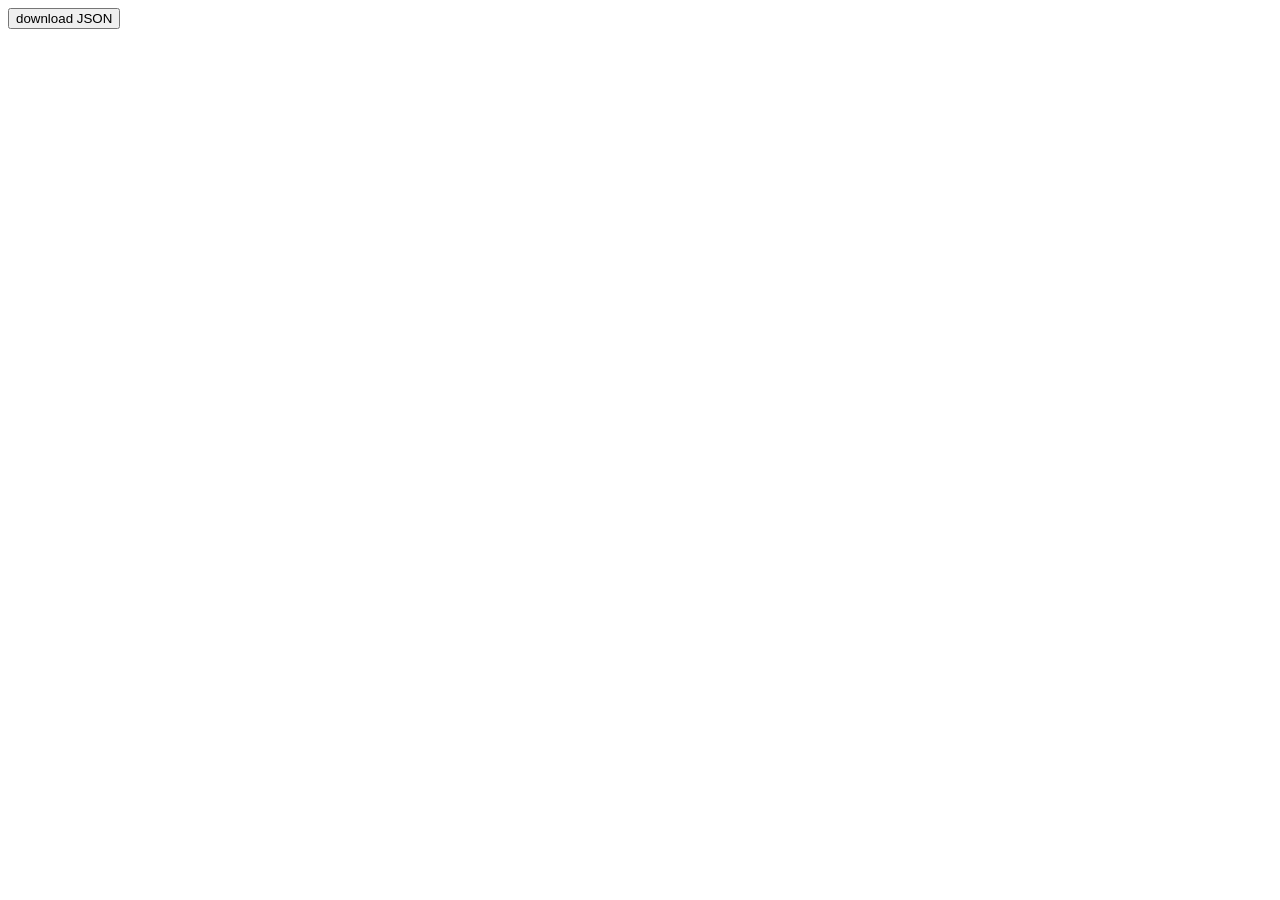
==== testing_expedition/index.html @ 81bda990 "edited api code to explore and query datasets on forams and expeditions." ====
<!DOCTYPE html>
<html lang="en">
<head>
  <meta charset="UTF-8">
  <meta name="viewport" content="width=device-width, initial-scale=1.0">
  <title>Major Studio 1 - Lab 2 - fetch search</title>
</head>
<body>
  <input type="button" id="dwn-btn" value="download JSON"/>
  <script src="fetch_search_dataset.js"></script>
  <script src="download.js"></script>
</body>
</html>
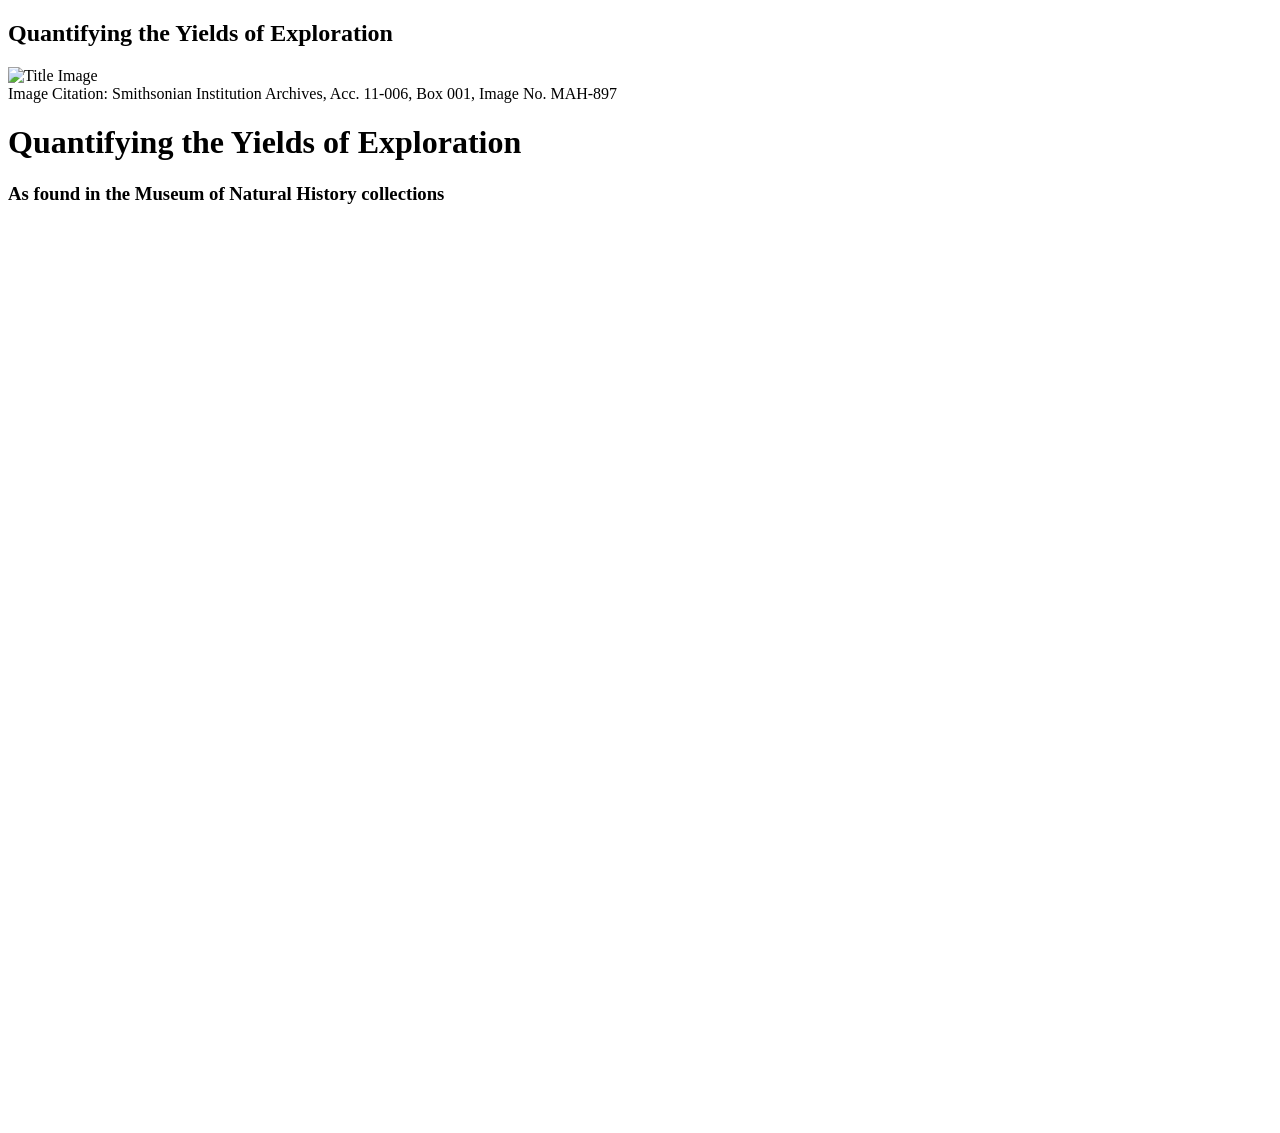
==== commit cae79039: "uploading quant prototype" ====
--- a/testing_expedition/index.html
+++ b/testing_expedition/index.html
@@ -1,13 +1,67 @@
 <!DOCTYPE html>
-<html lang="en">
-<head>
-  <meta charset="UTF-8">
-  <meta name="viewport" content="width=device-width, initial-scale=1.0">
-  <title>Major Studio 1 - Lab 2 - fetch search</title>
-</head>
-<body>
-  <input type="button" id="dwn-btn" value="download JSON"/>
-  <script src="fetch_search_dataset.js"></script>
-  <script src="download.js"></script>
-</body>
-</html>+  <html lang="en">
+  <head>
+    <meta charset="UTF-8">
+    <meta name="viewport" content="width=device-width, initial-scale=1.0">
+    <link rel="stylesheet" href="styles.css"> 
+    <link href="https://fonts.googleapis.com/css2?family=Raleway:wght@200&display=swap" rel="stylesheet">
+    <link rel="preconnect" href="https://fonts.googleapis.com">
+<link rel="preconnect" href="https://fonts.gstatic.com" crossorigin>
+<link href="https://fonts.googleapis.com/css2?family=Inter:ital,opsz,wght@0,14..32,100..900;1,14..32,100..900&display=swap" rel="stylesheet">
+    <title>Chart</title>
+    <script src="https://d3js.org/d3.v7.min.js"></script>
+  </head>
+  <body>     
+    <div id="image-container" class="image-container">
+      <h2 class="image-heading">Quantifying the Yields of Exploration</h2>
+      <img id="page-image" class="page-image" src="https://ids.si.edu/ids/iiif/SIA-MAH-897-000002/full/full/0/default.jpg" alt="Title Image" />
+      <div id="citation" class="citation">
+        Image Citation: Smithsonian Institution Archives, Acc. 11-006, Box 001, Image No. MAH-897 
+      </div>
+
+    </div>
+      <!-- <img id="page-image" class="page-image" src="https://ids.si.edu/ids/iiif/SIA-MAH-897-000002/full/full/0/default.jpg" alt="Title Image" /> -->
+  </div>
+  
+    <h1 class="raleway-title" id="title">Quantifying the Yields of Exploration</h1>
+    <h3 class="inter-subtitle" >As found in the Museum of Natural History collections</h3>
+             <!-- <img id="page-image" class="page-image" src="./SIA_Boat.jpg" alt="Black and white imgage of sailors on a Boat from Smithsonian Archive" /> -->
+    
+     <!-- <input type="button" id="dwn-btn" value="download JSON"/>  -->
+    <div id="title-container">
+      <!-- <img id="page-image" src="https://ids.si.edu/ids/iiif/SIA-MAH-897-000002/full/full/0/default.jpg" alt="Title Image" style= "max-width: 100%; height: auto;"/> -->
+  </div>
+</div>
+  <!-- <img id="page-image" src="  https://ids.si.edu/ids/manifest/SIA-SIA2012-3641" alt="Title Image" style= "max-width: 100%; height: auto;"/> -->
+    <!-- <input type="button" id="dwn-btn" value="download JSON"/> -->
+    <div id="visualization" style="display: flex; height: 100vh; position: relative;">
+      <div id="timeline-container" style="flex: 0 0 10%; height: 90%;">
+        <svg id="timeline" style="height: 100%;"></svg>
+      </div>
+      <div id="chart-container" style="flex: 1; height: 90%; position: relative;"> <!-- Reduced from 92% -->
+        <svg id="chart" style="height: 90%;"></svg> <!-- Reduced from 90% to make room for the legend -->
+        <svg id="legend" ></svg> <!-- Adjusted height to 15% -->
+      </div>
+      <div id="card-container" style="flex: 0 0 30%; height: 100%; position: relative;">
+        <div id="image-card" style="display:none;">
+            <button id="closeImageCard">X</button>
+            <h3 id="expedition-title"></h3>
+            <p id="expedition-description"></p>
+            <div id="image-content" class="image-grid"></div>
+            <div id="modal" style="display: none; position: fixed; top: 0; left: 0; width: 100%; height: 100%; background: rgba(0, 0, 0, 0.8); justify-content: center; align-items: center; z-index: 2000;">
+                <img id="modal-image" style="max-width: 90%; max-height: 90%;"/>
+            </div>
+        </div>
+      </div>
+    </div>
+    
+
+  <div id="tooltip" style="position: absolute; visibility: hidden; background: rgba(0, 0, 0, 0.7); color: white; padding: 5px; border-radius: 3px;"></div>
+</div>
+
+    
+    
+    <script src="viz_Stacked.js"></script>
+    <!-- <script src="download.js"></script>  -->
+  </body>
+  </html>
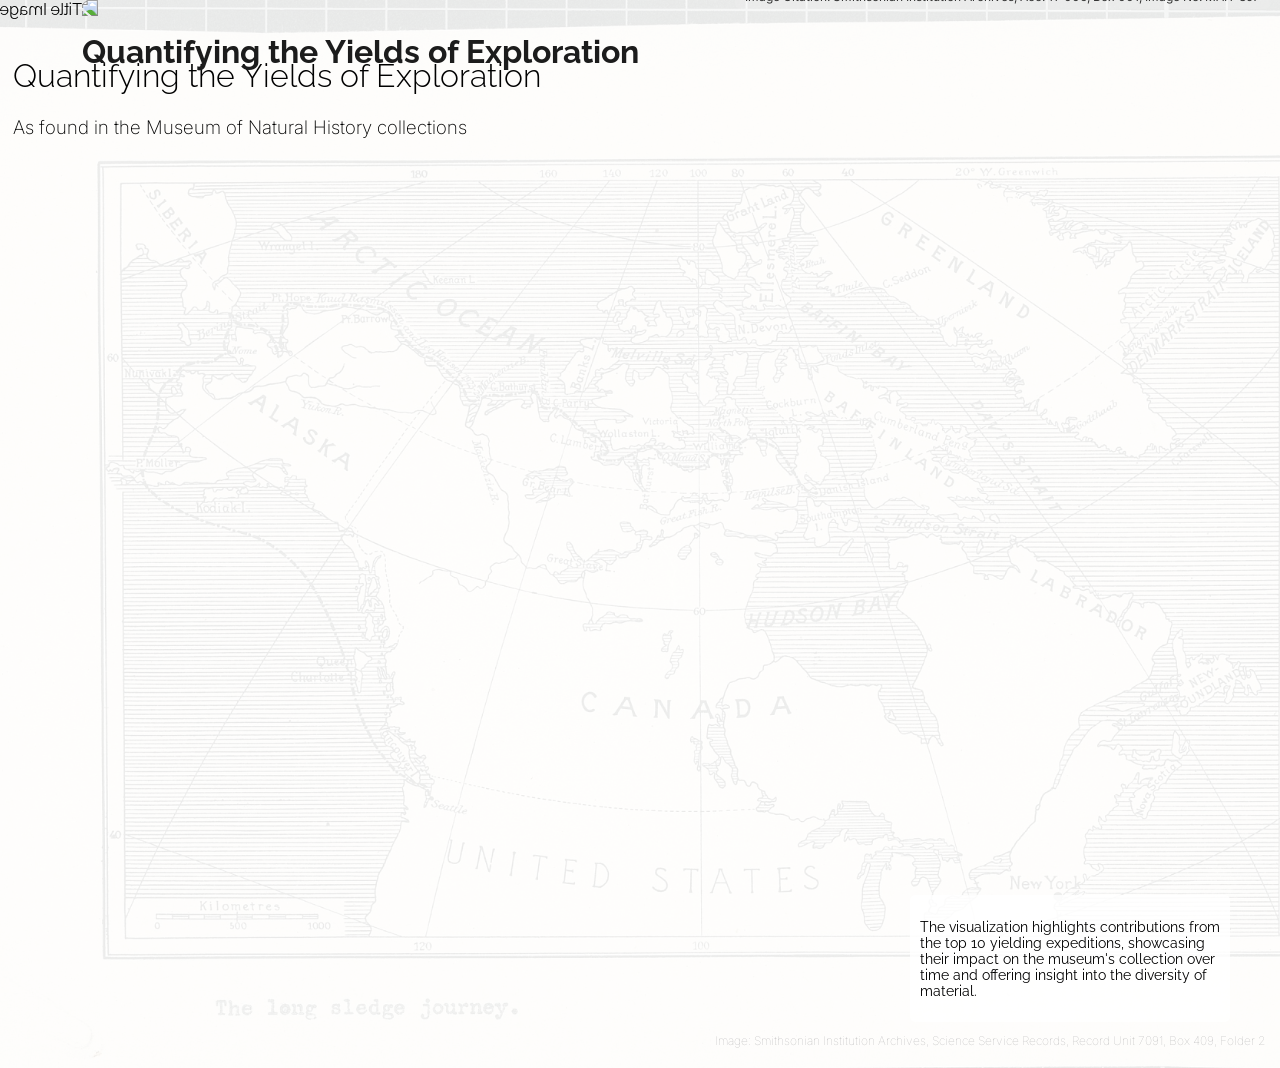
==== commit 7a02721e: "updating html" ====
--- a/testing_expedition/index.html
+++ b/testing_expedition/index.html
@@ -1,67 +1,126 @@
 <!DOCTYPE html>
-  <html lang="en">
+<html lang="en">
   <head>
-    <meta charset="UTF-8">
-    <meta name="viewport" content="width=device-width, initial-scale=1.0">
-    <link rel="stylesheet" href="styles.css"> 
-    <link href="https://fonts.googleapis.com/css2?family=Raleway:wght@200&display=swap" rel="stylesheet">
-    <link rel="preconnect" href="https://fonts.googleapis.com">
-<link rel="preconnect" href="https://fonts.gstatic.com" crossorigin>
-<link href="https://fonts.googleapis.com/css2?family=Inter:ital,opsz,wght@0,14..32,100..900;1,14..32,100..900&display=swap" rel="stylesheet">
+    <meta charset="UTF-8" />
+    <meta name="viewport" content="width=device-width, initial-scale=1.0" />
+    <link rel="stylesheet" href="styles.css" />
+    <link
+      href="https://fonts.googleapis.com/css2?family=Raleway:wght@200&display=swap"
+      rel="stylesheet"
+    />
+    <link rel="preconnect" href="https://fonts.googleapis.com" />
+    <link rel="preconnect" href="https://fonts.gstatic.com" crossorigin />
+    <link
+      href="https://fonts.googleapis.com/css2?family=Inter:ital,opsz,wght@0,14..32,100..900;1,14..32,100..900&display=swap"
+      rel="stylesheet"
+    />
     <title>Chart</title>
     <script src="https://d3js.org/d3.v7.min.js"></script>
   </head>
-  <body>     
+  <body>
     <div id="image-container" class="image-container">
       <h2 class="image-heading">Quantifying the Yields of Exploration</h2>
-      <img id="page-image" class="page-image" src="https://ids.si.edu/ids/iiif/SIA-MAH-897-000002/full/full/0/default.jpg" alt="Title Image" />
+      <img
+        id="page-image"
+        class="page-image"
+        src="https://ids.si.edu/ids/iiif/SIA-MAH-897-000002/full/full/0/default.jpg"
+        alt="Title Image"
+      />
       <div id="citation" class="citation">
-        Image Citation: Smithsonian Institution Archives, Acc. 11-006, Box 001, Image No. MAH-897 
+        Image Citation: Smithsonian Institution Archives, Acc. 11-006, Box 001,
+        Image No. MAH-897
       </div>
+    </div>
 
-    </div>
-      <!-- <img id="page-image" class="page-image" src="https://ids.si.edu/ids/iiif/SIA-MAH-897-000002/full/full/0/default.jpg" alt="Title Image" /> -->
-  </div>
-  
-    <h1 class="raleway-title" id="title">Quantifying the Yields of Exploration</h1>
-    <h3 class="inter-subtitle" >As found in the Museum of Natural History collections</h3>
-             <!-- <img id="page-image" class="page-image" src="./SIA_Boat.jpg" alt="Black and white imgage of sailors on a Boat from Smithsonian Archive" /> -->
-    
-     <!-- <input type="button" id="dwn-btn" value="download JSON"/>  -->
-    <div id="title-container">
-      <!-- <img id="page-image" src="https://ids.si.edu/ids/iiif/SIA-MAH-897-000002/full/full/0/default.jpg" alt="Title Image" style= "max-width: 100%; height: auto;"/> -->
-  </div>
-</div>
-  <!-- <img id="page-image" src="  https://ids.si.edu/ids/manifest/SIA-SIA2012-3641" alt="Title Image" style= "max-width: 100%; height: auto;"/> -->
-    <!-- <input type="button" id="dwn-btn" value="download JSON"/> -->
-    <div id="visualization" style="display: flex; height: 100vh; position: relative;">
-      <div id="timeline-container" style="flex: 0 0 10%; height: 90%;">
-        <svg id="timeline" style="height: 100%;"></svg>
+    <h1 class="raleway-title" id="title">
+      Quantifying the Yields of Exploration
+    </h1>
+    <h3 class="inter-subtitle">
+      As found in the Museum of Natural History collections
+    </h3>
+
+    <div
+      id="visualization"
+      style="display: flex; height: 100vh; position: relative"
+    >
+      <div id="timeline-container" style="flex: 0 0 10%; height: 90%">
+        <svg id="timeline" style="height: 100%"></svg>
       </div>
-      <div id="chart-container" style="flex: 1; height: 90%; position: relative;"> <!-- Reduced from 92% -->
-        <svg id="chart" style="height: 90%;"></svg> <!-- Reduced from 90% to make room for the legend -->
-        <svg id="legend" ></svg> <!-- Adjusted height to 15% -->
+      <div
+        id="chart-container"
+        style="flex: 1; height: 90%; position: relative"
+      >
+        <svg id="chart" style="height: 90%"></svg>
+        <svg id="legend"></svg>
       </div>
-      <div id="card-container" style="flex: 0 0 30%; height: 100%; position: relative;">
-        <div id="image-card" style="display:none;">
-            <button id="closeImageCard">X</button>
-            <h3 id="expedition-title"></h3>
-            <p id="expedition-description"></p>
-            <div id="image-content" class="image-grid"></div>
-            <div id="modal" style="display: none; position: fixed; top: 0; left: 0; width: 100%; height: 100%; background: rgba(0, 0, 0, 0.8); justify-content: center; align-items: center; z-index: 2000;">
-                <img id="modal-image" style="max-width: 90%; max-height: 90%;"/>
-            </div>
+      <div
+        id="card-container"
+        style="flex: 0 0 30%; height: 100%; position: relative"
+      >
+        <div id="image-card" style="display: none">
+          <button id="closeImageCard">X</button>
+          <h3 id="expedition-title"></h3>
+          <p id="expedition-description"></p>
+          <div id="image-content" class="image-grid"></div>
+          <div
+            id="modal"
+            style="
+              display: none;
+              position: fixed;
+              top: 0;
+              left: 0;
+              width: 100%;
+              height: 100%;
+              background: rgba(0, 0, 0, 0.8);
+              justify-content: center;
+              align-items: center;
+              z-index: 2000;
+            "
+          >
+            <img id="modal-image" style="max-width: 90%; max-height: 90%" />
+          </div>
         </div>
       </div>
     </div>
-    
+    <!-- Project Description Container positioned within the visualization area -->
+    <div
+      id="description"
+      style="
+        position: absolute;
+        top: 895px;
+        right: 50px;
+        max-width: 300px;
+        background-color: rgba(255, 255, 255, 0.8);
+        padding: 10px;
+        border-radius: 5px;
+        font-size: 0.85em;
+        text-align: left;
+        z-index: 2000;
+      "
+    >
+      <p>
+        The visualization highlights contributions from the top 10 yielding
+        expeditions, showcasing their impact on the museum's collection over
+        time and offering insight into the diversity of material.
+      </p>
+    </div>
+     <!-- Background Image Citation for the Visualization Container -->
+     <div id="visualization-citation" style="position: absolute; bottom: 5px; right: 10px; background-color: rgba(255, 255, 255, 0.049); padding: 5px; font-size: 12px; font-family: 'Inter', sans-serif; border-radius: 3px; z-index: 3000;">
+      Image: Smithsonian Institution Archives, Science Service Records, Record Unit 7091, Box 409, Folder 2
+    </div>
+  </div>
+    <div
+      id="tooltip"
+      style="
+        position: absolute;
+        visibility: hidden;
+        background: rgba(0, 0, 0, 0.7);
+        color: white;
+        padding: 5px;
+        border-radius: 3px;
+      "
+    ></div>
 
-  <div id="tooltip" style="position: absolute; visibility: hidden; background: rgba(0, 0, 0, 0.7); color: white; padding: 5px; border-radius: 3px;"></div>
-</div>
-
-    
-    
     <script src="viz_Stacked.js"></script>
-    <!-- <script src="download.js"></script>  -->
   </body>
-  </html>+</html>
--- a/testing_expedition/styles.css
+++ b/testing_expedition/styles.css
@@ -0,0 +1,278 @@
+.raleway-title {
+  font-family: "Raleway", sans-serif;
+  /* font-size: 20px; */
+  font-optical-sizing: auto;
+  font-weight: 300;
+  padding: 0;
+  margin-left: 1%;
+  margin-top: 3%;
+  /* font-style: normal; */
+}
+
+.inter-subtitle {
+  font-family: "Inter", sans-serif;
+  font-weight: 200;
+  font-style: normal;
+  padding: 0%;
+  padding-left: 1%;
+}
+
+#tooltip {
+  position: absolute;
+  background: white;
+  padding: 2px;
+  border-color: grey;
+  border-radius: 5px;
+  opacity: 10;
+}
+#timeline-bar {
+  position: fixed;
+  left: 0; /* Adjust this value to move left */
+  top: 0; /* Position it at the top */
+  width: 10%; /* Width of the grey bar */
+  height: 100%; /* Full height */
+  z-index: 100; /* Ensure it is on top of other elements */
+}
+
+#timeline-container {
+  flex: 0 0 10%; /* Adjust width to match the desired timeline width */
+  height: 100%;
+  transform: scale(0.9); /* Match the chart scaling */
+  transform-origin: top left;
+  background-color: transparent;
+}
+/* body {
+  margin: 0;
+  font-family: "Raleway", sans-serif;
+  text-align: left;
+  background-color: "#D5D5D5";
+  /* background-color:rgb(249, 249, 249); */
+/* background-color: rgb(194, 195, 198); */
+/* } */
+body {
+  position: relative;
+  margin: 0;
+  font-family: "Raleway", sans-serif;
+  text-align: left;
+}
+
+body::before {
+  content: "";
+  position: fixed; /* Ensure the background covers the full page */
+  top: 100;
+  left: -5%;
+  width: 120%;
+  height: 120%;
+  background-image: url("./SIA_Map.jpg"); /* Your image URL */
+  background-size: cover;
+  background-position: center;
+  background-repeat: no-repeat;
+  opacity: 0.09; /* Adjust this value (0.0 to 1.0) for desired transparency */
+  z-index: -1; /* Ensure the image stays behind other content */
+  pointer-events: none; /* Prevent the background from interfering with mouse events */
+}
+
+#visualization {
+  display: flex;
+  height: 90vh;
+  position: relative;
+  overflow: hidden;
+}
+
+#chart {
+  margin-left: 5%; /* Ensure space for the timeline */
+  height: 75%; /* Full height of the viewport */
+  width: 100%; /* Adjust width to accommodate the timeline */
+  overflow: visible; /* Allow scrolling if needed */
+}
+
+.label {
+  font-size: 12px;
+  text-anchor: end;
+  /* fill: black; */
+  transition: opacity 0.3s;
+}
+
+#chart,
+#timeline {
+  display: block;
+  margin: 0 auto; /* Centering */
+}
+
+#closeImageCard {
+  background: none;
+}
+#closeImageCard {
+  position: absolute;
+  right: 10px;
+  top: 10px;
+  width: 32px;
+  height: 32px;
+  opacity: 0.3;
+}
+
+#closImageCarde:hover {
+  opacity: 1;
+}
+#closImageCarde:before,
+#closImageCarde:after {
+  position: absolute;
+  left: 15px;
+  content: " ";
+  height: 33px;
+  width: 2px;
+  /* background-color: #333; */
+}
+#close:before {
+  transform: rotate(45deg);
+}
+#close:after {
+  transform: rotate(-45deg);
+}
+
+#image-content {
+  display: grid;
+  gap: 10px; /* Adjusts the spacing between images */
+  grid-template-columns: repeat(
+    auto-fill,
+    minmax(150px, 1fr)
+  ); /* Responsive grid layout */
+  align-items: center;
+}
+
+#image-content img {
+  width: 100%;
+  height: auto;
+  object-fit: cover;
+  border-radius: 5px;
+  aspect-ratio: 1 / 1;
+}
+
+#card-container {
+  position: absolute; /* Change from fixed to absolute */
+  top: 0px; /* Adjust this value to move the card down slightly */
+  right: 10px; /* Keep it aligned to the right */
+  max-height: 90vh; /* Ensure it doesn't exceed the viewport */
+  z-index: 10000; /* Ensure it stays above other elements */
+  padding: 5px;
+}
+
+#image-card {
+  background: #fefefe;
+  border: 1px solid rgb(214, 212, 212);
+  padding: 15px; /* Adjust padding as needed */
+  padding-top: 10px; /* Adjust to ensure the close button is within the card */
+  overflow-y: auto;
+  max-height: 85vh; /* Adjust max-height to prevent it from being cut off */
+}
+
+.image-grid {
+  display: grid;
+  grid-template-columns: repeat(
+    auto-fill,
+    minmax(150px, 1fr)
+  ); /* Responsive grid */
+  gap: 10px;
+  margin-top: 10px;
+}
+
+/* Style for individual images in grid */
+.image-grid img {
+  cursor: pointer;
+  width: 100%;
+  height: auto;
+  object-fit: cover; /* Ensures proper fitting within grid cells */
+  border-radius: 5px;
+  transition: transform 0.2s ease;
+}
+
+/* Hover effect for images */
+.image-grid img:hover {
+  transform: scale(1.05); /* Slight zoom on hover */
+}
+
+.chart-label {
+  font-family: "Inter", sans-serif !important;
+  font-optical-sizing: auto;
+  font-weight: 300;
+  opacity: 0.8;
+  /* font-style: normal; */
+}
+#chart-container {
+  flex: 1;
+  height: 100%; /* Allocate more space to accommodate the legend */
+  position: relative; /* Ensure legend is positioned correctly */
+  transform: scale(0.9); /* Scale down to 80% */
+  transform-origin: top left;
+  padding-bottom: 5%;
+  background-color: transparent; /* Ensure scaling occurs from the top left corner */
+}
+#legend {
+  position: absolute;
+  bottom: 10px; /* Adjust the distance from the bottom as needed */
+  left: 50%; /* Start at the center of the container */
+  transform: translateX(
+    -50%
+  ); /* Move the element left by half its width to center it */
+  width: max-content; /* Allow width to fit the content */
+  height: auto;
+  z-index: 3000;
+  background-color: transparent;
+  padding: 5px 10px;
+  text-align: center;
+  white-space: nowrap;
+}
+
+/* #page-image {
+  max-width: 100%;
+  max-height: 50%;
+  width: auto;
+  height: auto;
+} */
+#page-image {
+  width: 100vw; /* Full width of the viewport */
+  height: 100vh; /* Full height of the viewport */
+  object-fit: cover; /* Crop the image to cover the viewport */
+  object-position: center; /* Center the image */
+  transform: scaleX(-1);
+  /* Flip the image horizontally */
+}
+
+.image-heading {
+  position: absolute;
+  top: 7%;
+  left: 6%;
+  color: rgb(28, 28, 28);
+  /* background-color: rgba(255, 255, 255, 0.251); */
+  /* Optional background for readability */
+  border-radius: 10px;
+  padding: 5px;
+  font-size: 2em;
+  font-weight: bold;
+  z-index: 1;
+}
+#image-container {
+  position: relative; /* Ensure relative positioning */
+}
+
+#citation {
+  position: absolute;
+  bottom: 10px; /* Specify the bottom distance with a unit */
+  right: 10px; /* Distance from the right */
+  background-color: rgba(255, 255, 255, 0.09); /* Semi-transparent background */
+  padding: 5px 10px;
+  font-size: 12px;
+  font-family: "Inter", sans-serif;
+  color: #333; /* Adjust the text color for contrast */
+  border-radius: 5px;
+  z-index: 10; /* Ensure it's above other elements */
+}
+.bar:hover {
+  cursor: grab;
+}
+
+#visualization-citation {
+  color: rgb(176, 176, 176);
+  font-family: inter;
+  font-weight: 100;
+}
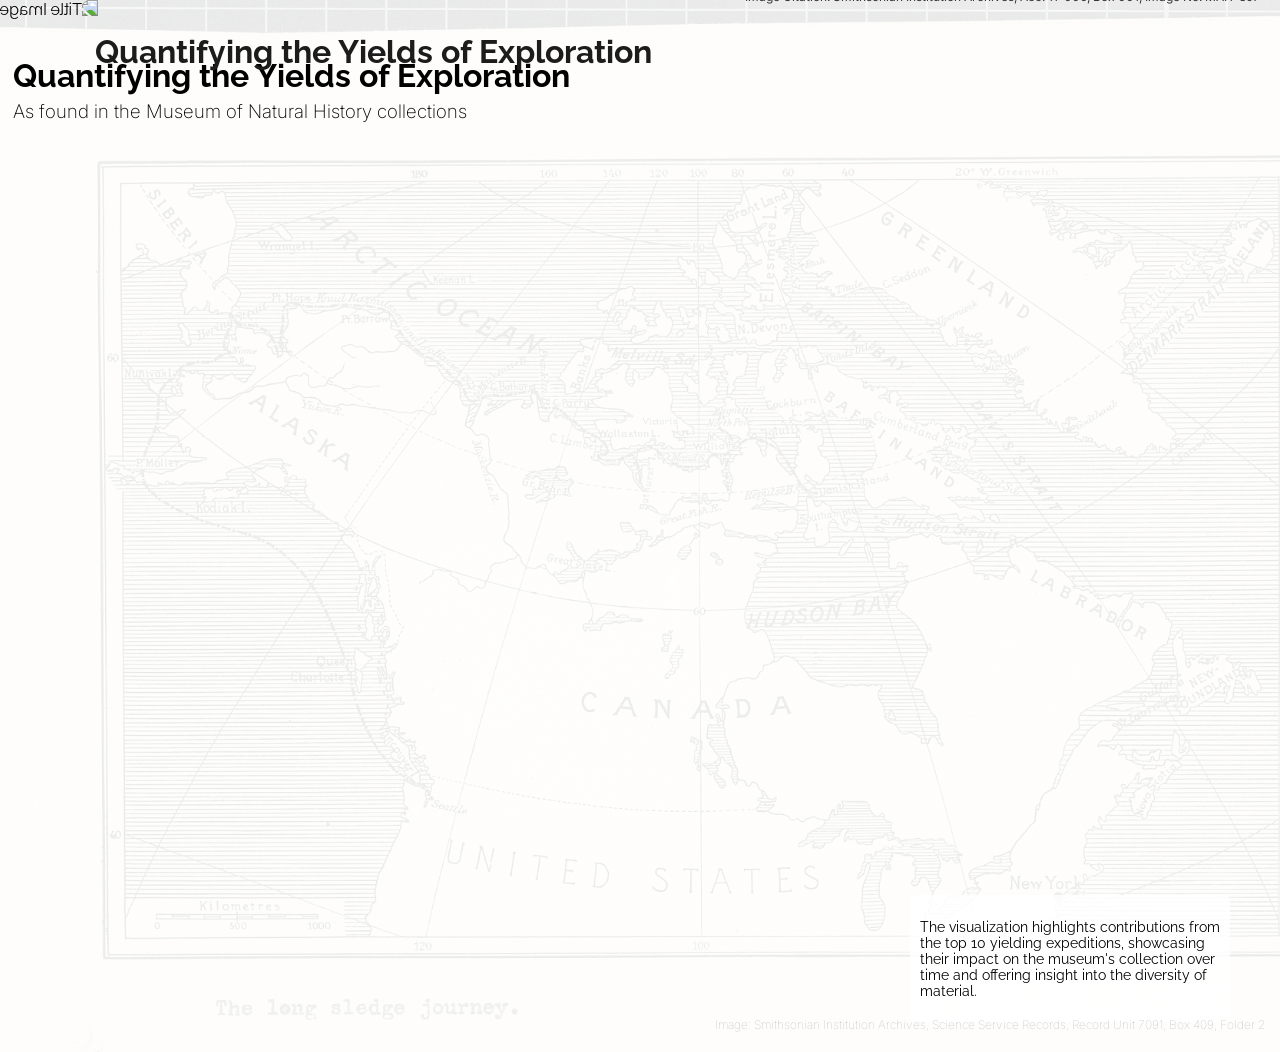
==== commit 72755643: "text formatting" ====
--- a/testing_expedition/index.html
+++ b/testing_expedition/index.html
@@ -4,6 +4,9 @@
     <meta charset="UTF-8" />
     <meta name="viewport" content="width=device-width, initial-scale=1.0" />
     <link rel="stylesheet" href="styles.css" />
+    <link rel="preconnect" href="https://fonts.googleapis.com">
+<link rel="preconnect" href="https://fonts.gstatic.com" crossorigin>
+<link href="https://fonts.googleapis.com/css2?family=Crimson+Text:ital,wght@0,400;0,600;0,700;1,400;1,600;1,700&display=swap" rel="stylesheet">
     <link
       href="https://fonts.googleapis.com/css2?family=Raleway:wght@200&display=swap"
       rel="stylesheet"
@@ -32,7 +35,7 @@
       </div>
     </div>
 
-    <h1 class="raleway-title" id="title">
+    <h1 class="raleway-title" >
       Quantifying the Yields of Exploration
     </h1>
     <h3 class="inter-subtitle">
--- a/testing_expedition/styles.css
+++ b/testing_expedition/styles.css
@@ -1,11 +1,13 @@
 .raleway-title {
   font-family: "Raleway", sans-serif;
+  /* font-family: "Crimson-text"; */
   /* font-size: 20px; */
   font-optical-sizing: auto;
-  font-weight: 300;
+  /* font-weight: 300; */
   padding: 0;
   margin-left: 1%;
   margin-top: 3%;
+  margin-bottom: 0;
   /* font-style: normal; */
 }
 
@@ -13,8 +15,9 @@
   font-family: "Inter", sans-serif;
   font-weight: 200;
   font-style: normal;
-  padding: 0%;
+  padding-top: 0;
   padding-left: 1%;
+  margin-top: 6px;
 }
 
 #tooltip {
@@ -240,8 +243,8 @@
 
 .image-heading {
   position: absolute;
-  top: 7%;
-  left: 6%;
+  top: 8%;
+  left: 7%;
   color: rgb(28, 28, 28);
   /* background-color: rgba(255, 255, 255, 0.251); */
   /* Optional background for readability */
@@ -249,6 +252,7 @@
   padding: 5px;
   font-size: 2em;
   font-weight: bold;
+  /* font-family: "Crimson-text"; */
   z-index: 1;
 }
 #image-container {
@@ -276,3 +280,38 @@
   font-family: inter;
   font-weight: 100;
 }
+.crimson-text-regular {
+  font-family: "Crimson Text", serif;
+  font-weight: 400;
+  font-style: normal;
+}
+
+.crimson-text-semibold {
+  font-family: "Crimson Text", serif;
+  font-weight: 600;
+  font-style: normal;
+}
+
+.crimson-text-bold {
+  font-family: "Crimson Text", serif;
+  font-weight: 700;
+  font-style: normal;
+}
+
+.crimson-text-regular-italic {
+  font-family: "Crimson Text", serif;
+  font-weight: 400;
+  font-style: italic;
+}
+
+.crimson-text-semibold-italic {
+  font-family: "Crimson Text", serif;
+  font-weight: 600;
+  font-style: italic;
+}
+
+.crimson-text-bold-italic {
+  font-family: "Crimson Text", serif;
+  font-weight: 700;
+  font-style: italic;
+}
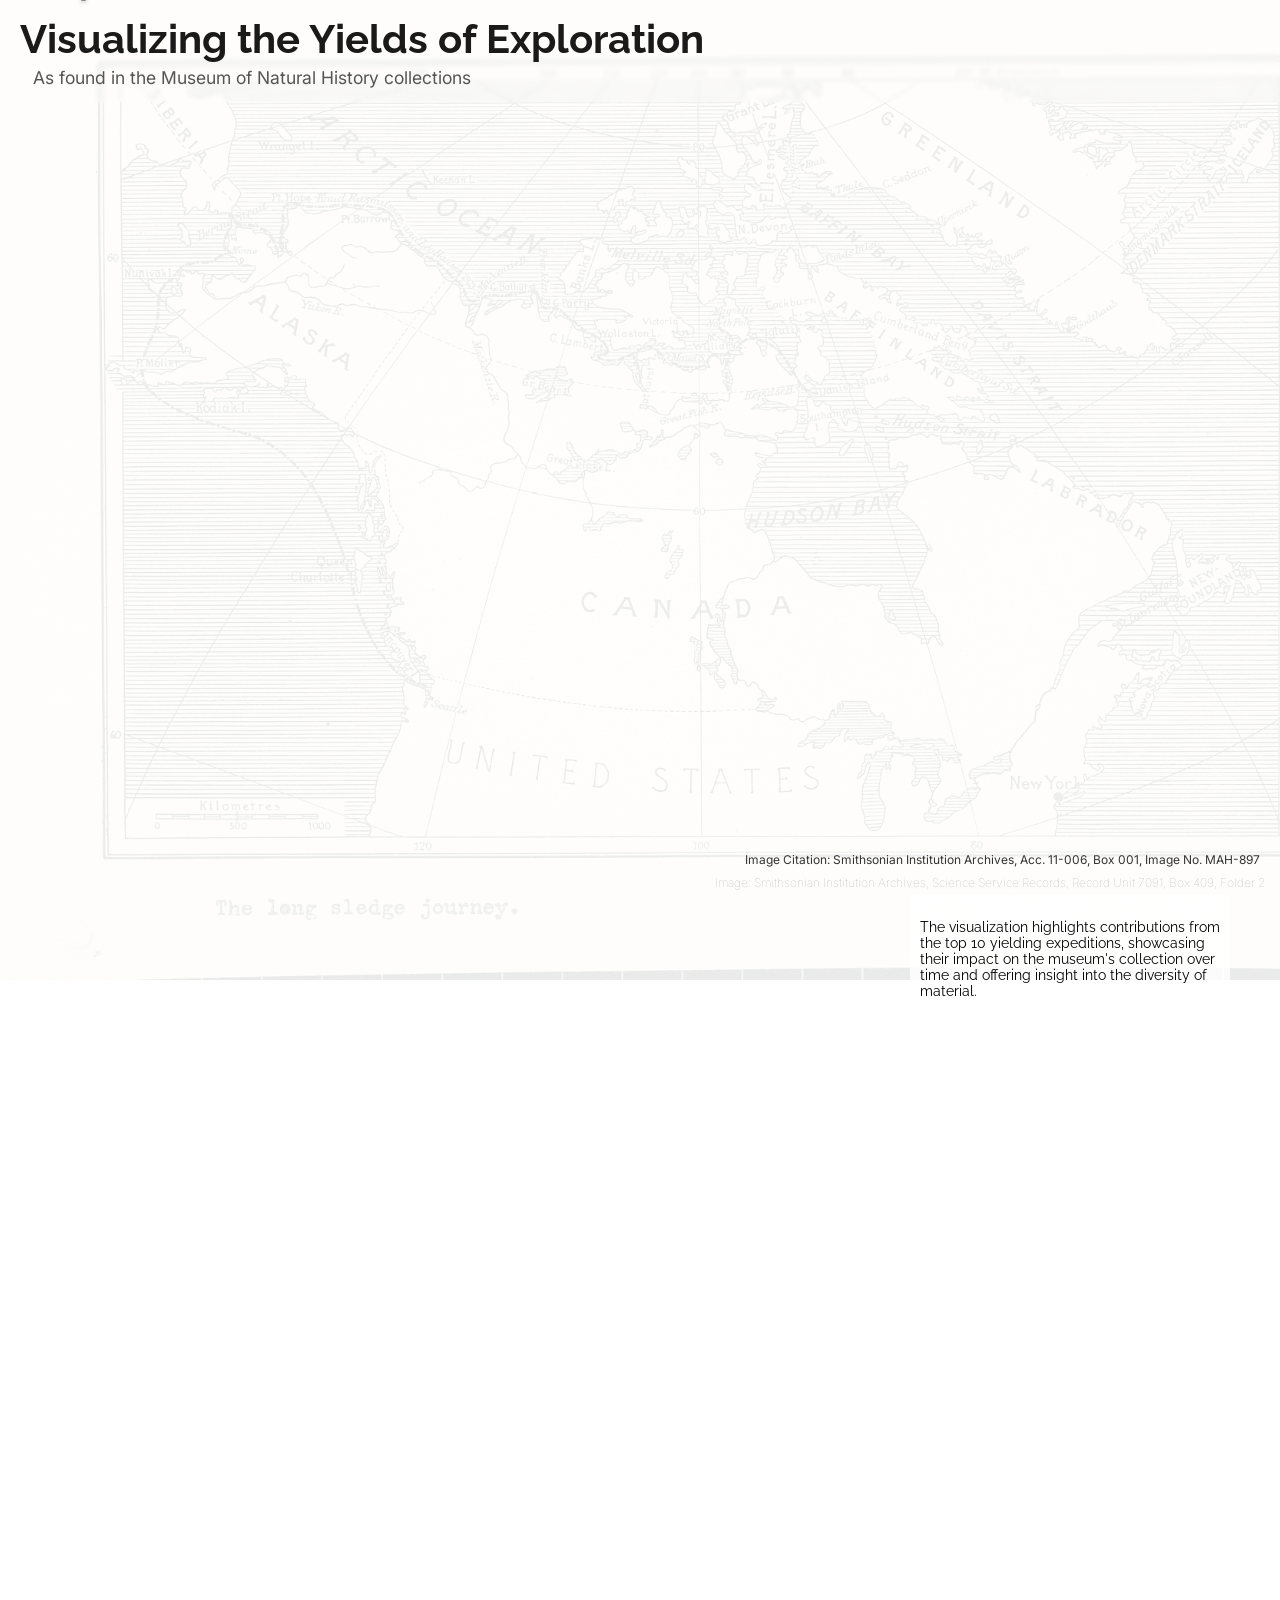
==== commit c412c615: "Add files via upload" ====
--- a/testing_expedition/index.html
+++ b/testing_expedition/index.html
@@ -17,12 +17,15 @@
       href="https://fonts.googleapis.com/css2?family=Inter:ital,opsz,wght@0,14..32,100..900;1,14..32,100..900&display=swap"
       rel="stylesheet"
     />
-    <title>Chart</title>
+    <title>Visualizing the Yields of Exploration</title>
     <script src="https://d3js.org/d3.v7.min.js"></script>
   </head>
   <body>
+    <div id="sticky-header" class="sticky-header">
+      <h1 class="raleway-title">Visualizing the Yields of Exploration</h1>
+      <h3 class="inter-subtitle">As found in the Museum of Natural History collections</h3>
+    </div>
     <div id="image-container" class="image-container">
-      <h2 class="image-heading">Quantifying the Yields of Exploration</h2>
       <img
         id="page-image"
         class="page-image"
@@ -35,12 +38,7 @@
       </div>
     </div>
 
-    <h1 class="raleway-title" >
-      Quantifying the Yields of Exploration
-    </h1>
-    <h3 class="inter-subtitle">
-      As found in the Museum of Natural History collections
-    </h3>
+   
 
     <div
       id="visualization"
@@ -107,10 +105,7 @@
         time and offering insight into the diversity of material.
       </p>
     </div>
-     <!-- Background Image Citation for the Visualization Container -->
-     <div id="visualization-citation" style="position: absolute; bottom: 5px; right: 10px; background-color: rgba(255, 255, 255, 0.049); padding: 5px; font-size: 12px; font-family: 'Inter', sans-serif; border-radius: 3px; z-index: 3000;">
-      Image: Smithsonian Institution Archives, Science Service Records, Record Unit 7091, Box 409, Folder 2
-    </div>
+    
   </div>
     <div
       id="tooltip"
@@ -123,7 +118,10 @@
         border-radius: 3px;
       "
     ></div>
-
+ <!-- Background Image Citation for the Visualization Container -->
+ <div id="visualization-citation" style="position: absolute; bottom: 5px; right: 10px; background-color: rgba(255, 255, 255, 0.049); padding: 5px; font-size: 12px; font-family: 'Inter', sans-serif; border-radius: 3px; z-index: 3000;">
+  Image: Smithsonian Institution Archives, Science Service Records, Record Unit 7091, Box 409, Folder 2
+</div>
     <script src="viz_Stacked.js"></script>
   </body>
-</html>
+</html>
--- a/testing_expedition/styles.css
+++ b/testing_expedition/styles.css
@@ -1,16 +1,3 @@
-.raleway-title {
-  font-family: "Raleway", sans-serif;
-  /* font-family: "Crimson-text"; */
-  /* font-size: 20px; */
-  font-optical-sizing: auto;
-  /* font-weight: 300; */
-  padding: 0;
-  margin-left: 1%;
-  margin-top: 3%;
-  margin-bottom: 0;
-  /* font-style: normal; */
-}
-
 .inter-subtitle {
   font-family: "Inter", sans-serif;
   font-weight: 200;
@@ -52,21 +39,22 @@
   /* background-color:rgb(249, 249, 249); */
 /* background-color: rgb(194, 195, 198); */
 /* } */
-body {
-  position: relative;
+
+body,
+html {
   margin: 0;
-  font-family: "Raleway", sans-serif;
-  text-align: left;
-}
-
+  padding: 0;
+  height: 100%;
+  font-family: "raleway", sans-serif;
+}
 body::before {
   content: "";
-  position: fixed; /* Ensure the background covers the full page */
-  top: 100;
+  position: fixed;
   left: -5%;
+  top: -100px;
   width: 120%;
   height: 120%;
-  background-image: url("./SIA_Map.jpg"); /* Your image URL */
+  background-image: url("./SIA_Map.jpg");
   background-size: cover;
   background-position: center;
   background-repeat: no-repeat;
@@ -80,11 +68,12 @@
   height: 90vh;
   position: relative;
   overflow: hidden;
+  padding: 80px;
 }
 
 #chart {
   margin-left: 5%; /* Ensure space for the timeline */
-  height: 75%; /* Full height of the viewport */
+  height: 55%; /* Full height of the viewport */
   width: 100%; /* Adjust width to accommodate the timeline */
   overflow: visible; /* Allow scrolling if needed */
 }
@@ -232,14 +221,6 @@
   width: auto;
   height: auto;
 } */
-#page-image {
-  width: 100vw; /* Full width of the viewport */
-  height: 100vh; /* Full height of the viewport */
-  object-fit: cover; /* Crop the image to cover the viewport */
-  object-position: center; /* Center the image */
-  transform: scaleX(-1);
-  /* Flip the image horizontally */
-}
 
 .image-heading {
   position: absolute;
@@ -255,9 +236,6 @@
   /* font-family: "Crimson-text"; */
   z-index: 1;
 }
-#image-container {
-  position: relative; /* Ensure relative positioning */
-}
 
 #citation {
   position: absolute;
@@ -315,3 +293,59 @@
   font-weight: 700;
   font-style: italic;
 }
+
+#sticky-header {
+  position: fixed; /* Fix the header to the viewport */
+  top: 0; /* Align it to the top of the page */
+  z-index: 1000; /* Ensure it stays above other content */
+  width: 100%; /* Full width of the viewport */
+  backdrop-filter: blur(2px); /* Optional blur effect for better aesthetics */
+  padding: 15px 20px; /* Add some padding for the text */
+}
+
+/* Image container and styling */
+.image-container {
+  position: relative;
+  height: 100vh; /* Ensure full-screen height */
+  overflow: hidden;
+}
+#image-container {
+  position: relative; /* Ensure relative positioning */
+  top: -2%;
+  height: 100vh;
+  overflow: hidden;
+}
+#page-image {
+  width: 100vw; /* Full width of the viewport */
+  height: 100vh; /* Full height of the viewport */
+  object-fit: cover; /* Ensure the image covers the entire viewport */
+  object-position: center; /* Center the image */
+}
+
+/* Citation */
+.citation {
+  position: absolute;
+  bottom: 10px;
+  right: 10px;
+  font-size: 0.8rem;
+  background-color: rgba(0, 0, 0, 0.5);
+  color: white;
+  padding: 5px 10px;
+  border-radius: 3px;
+}
+
+.raleway-title {
+  font-family: "Raleway", sans-serif;
+  font-size: 2.5rem;
+  font-weight: 700;
+  margin: 0;
+  color: #1a1a1a;
+}
+
+.inter-subtitle {
+  font-family: "Inter", sans-serif;
+  font-size: 1.1rem;
+  font-weight: 400;
+  margin: 5px 0 0;
+  color: #555;
+}
